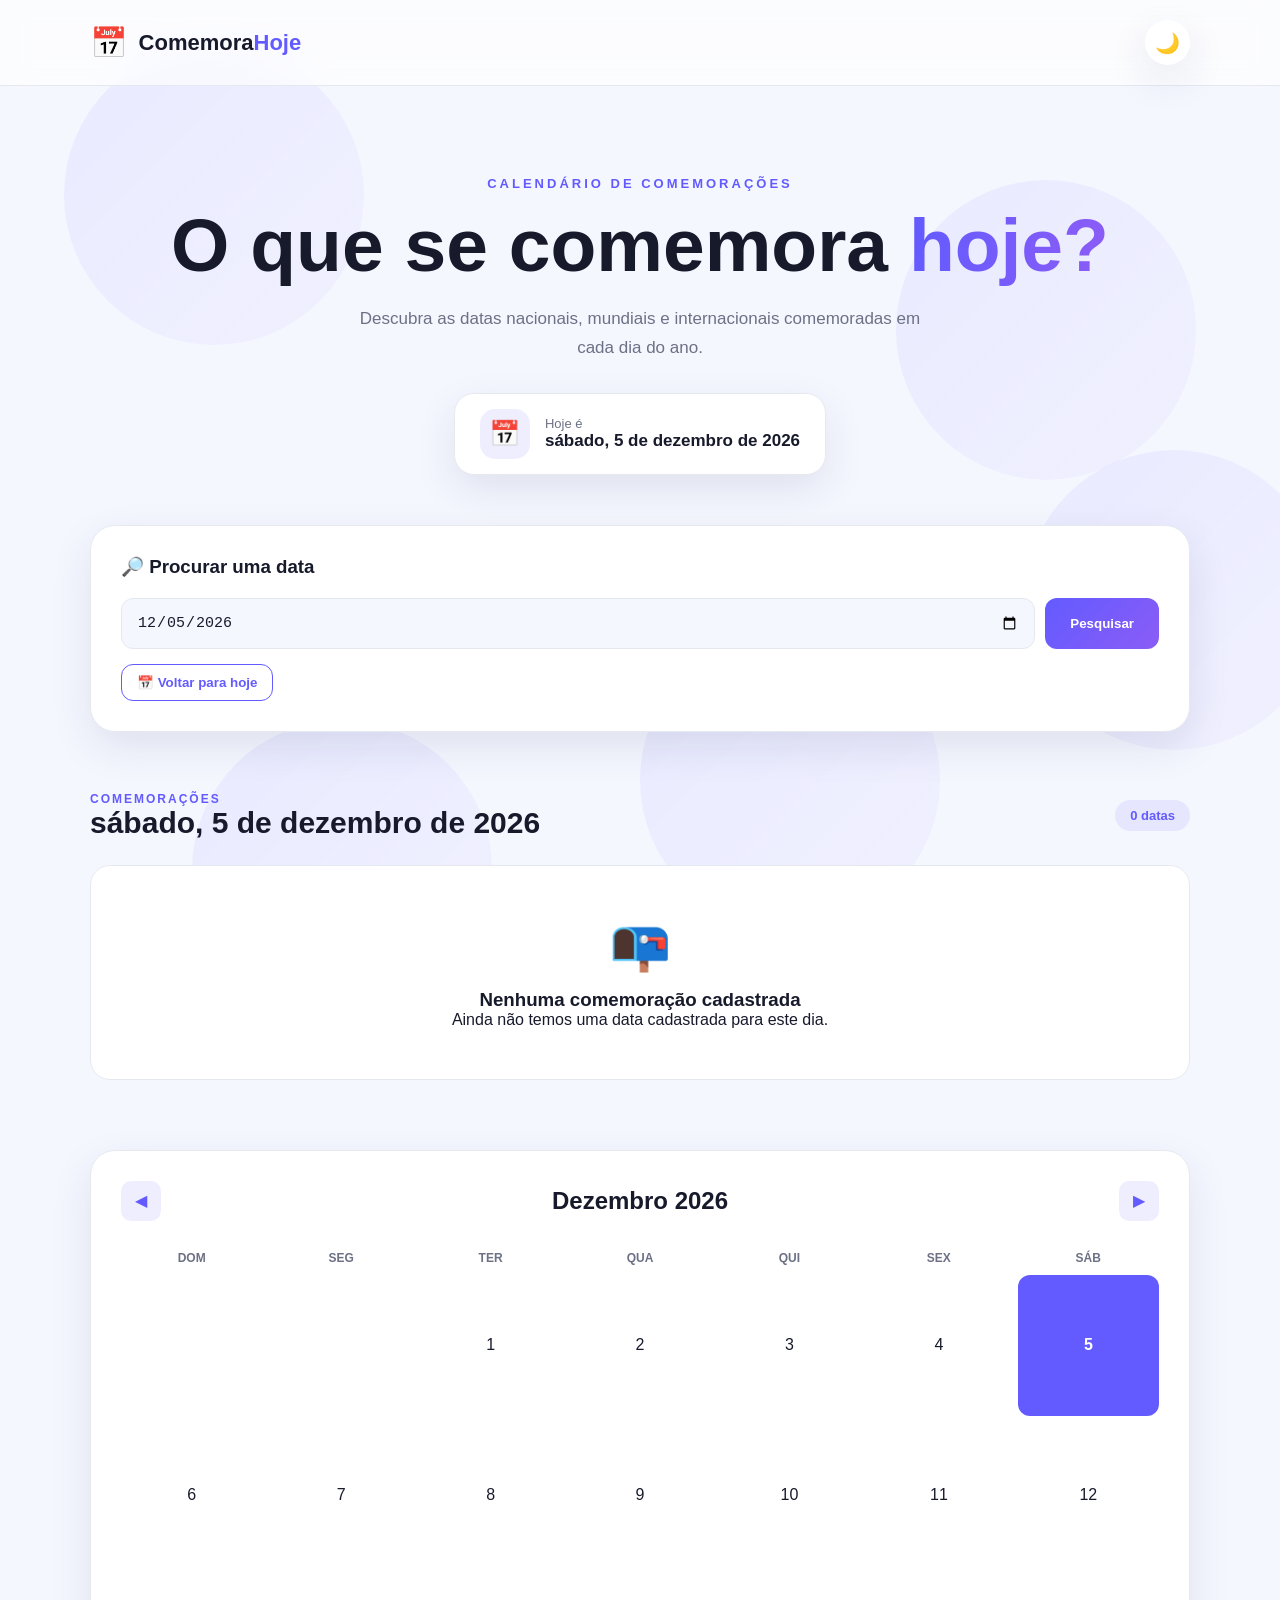
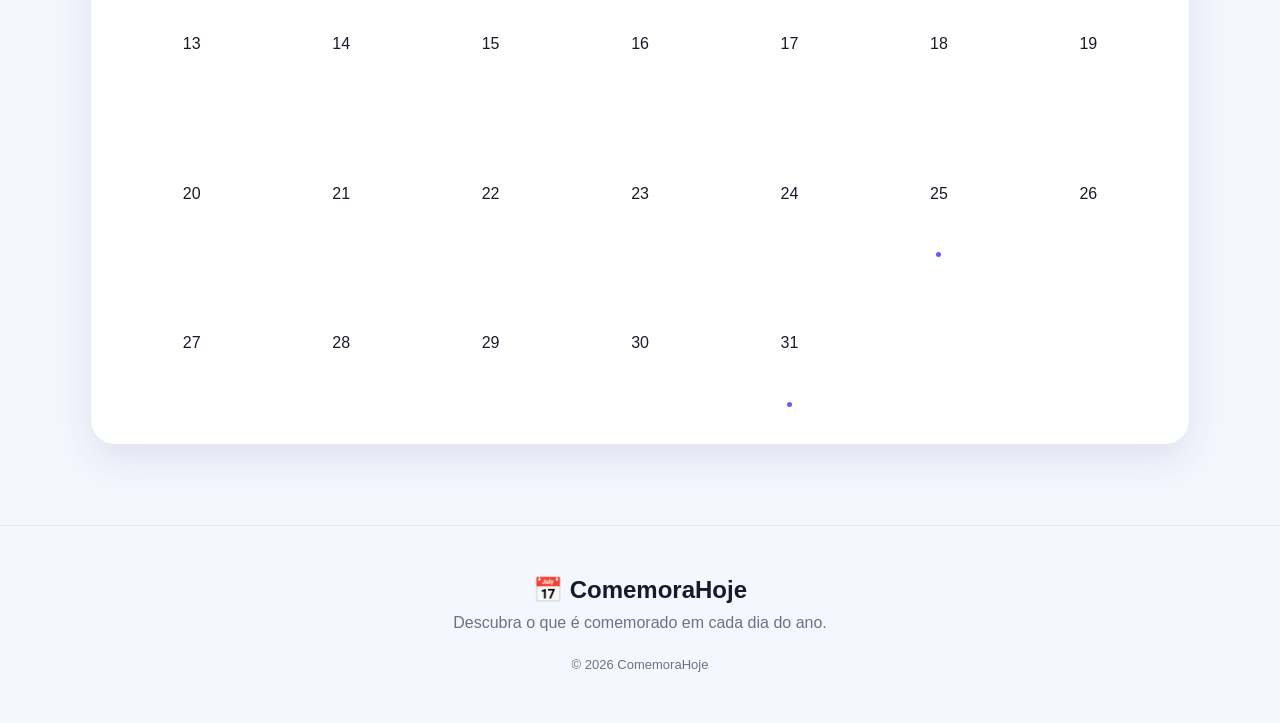
==== index.html @ 8f6be9f8 "Enhance index.html with meta tags and title update Updated the title and added meta tags for descrip" ====
<!DOCTYPE html>
<html lang="pt-BR">
<head>
    <meta charset="UTF-8">
    <meta name="viewport" content="width=device-width, initial-scale=1.0">
    <title>ComemoraHoje - O que se comemora hoje?</title>
    <meta name="description" content="Descubra o que se comemora hoje no Brasil e no mundo. Veja datas comemorativas, dias nacionais, mundiais e universais.">
    <meta name="keywords" content="ComemoraHoje, o que se comemora hoje, datas comemorativas, comemorações, dia mundial, dia nacional">
    <meta name="author" content="ComemoraHoje">

    <link rel="stylesheet" href="css/sim.css">
</head>

<body>

    <!-- Fundo animado -->
    <div class="background">
        <span></span>
        <span></span>
        <span></span>
        <span></span>
        <span></span>
    </div>

    <!-- CABEÇALHO -->
    <header>

        <div class="logo">
            <span>📅</span>
            <h1>Comemora<span>Hoje</span></h1>
        </div>

        <button id="temaBtn" class="tema-btn">
            🌙
        </button>

    </header>

    <!-- CONTEÚDO PRINCIPAL -->
    <main>

        <section class="hero">

            <p class="mini-titulo">CALENDÁRIO DE COMEMORAÇÕES</p>

            <h2>
                O que se comemora
                <span>hoje?</span>
            </h2>

            <p class="descricao">
                Descubra as datas nacionais, mundiais e internacionais
                comemoradas em cada dia do ano.
            </p>

            <div class="data-atual">
                <div class="icone-data">📅</div>

                <div>
                    <p>Hoje é</p>
                    <strong id="dataAtual">Carregando...</strong>
                </div>
            </div>

        </section>


        <!-- PESQUISA -->
        <section class="pesquisa">

            <h3>🔎 Procurar uma data</h3>

            <div class="pesquisa-box">

                <input
                    type="date"
                    id="dataPesquisa"
                >

                <button id="buscarBtn">
                    Pesquisar
                </button>

            </div>

            <button id="hojeBtn" class="hoje-btn">
                📅 Voltar para hoje
            </button>

        </section>


        <!-- RESULTADO -->
        <section class="resultado">

            <div class="titulo-secao">

                <div>
                    <p>COMEMORAÇÕES</p>
                    <h2 id="tituloData">
                        Hoje
                    </h2>
                </div>

                <span id="contador">
                    0 datas
                </span>

            </div>


            <div id="cards" class="cards">

                <!-- Os cards serão criados pelo JavaScript -->

            </div>

        </section>


        <!-- CALENDÁRIO -->
        <section class="calendario">

            <div class="calendario-header">

                <button id="mesAnterior">
                    ◀
                </button>

                <h2 id="mesAno">
                    Agosto 2026
                </h2>

                <button id="mesProximo">
                    ▶
                </button>

            </div>

            <div class="dias-semana">
                <span>DOM</span>
                <span>SEG</span>
                <span>TER</span>
                <span>QUA</span>
                <span>QUI</span>
                <span>SEX</span>
                <span>SÁB</span>
            </div>

            <div id="diasCalendario" class="dias-calendario"></div>

        </section>

    </main>


    <!-- RODAPÉ -->
    <footer>

        <h2>📅 ComemoraHoje</h2>

        <p>
            Descubra o que é comemorado em cada dia do ano.
        </p>

        <p class="copyright">
            © 2026 ComemoraHoje
        </p>

    </footer>


    <script src="teste.js"></script>

</body>
</html>
---- css/sim.css ----
/* =========================
   CONFIGURAÇÕES
========================= */

* {
    margin: 0;
    padding: 0;
    box-sizing: border-box;
}

:root {

    --fundo: #f5f7ff;
    --fundo-card: #ffffff;

    --texto: #171a2b;
    --texto-secundario: #6c7185;

    --principal: #635bff;
    --principal-2: #8b5cf6;

    --borda: #e6e8f0;

    --sombra:
        0 15px 40px rgba(30, 35, 90, 0.10);
}

body.dark {

    --fundo: #0d1020;
    --fundo-card: #171a2b;

    --texto: #ffffff;
    --texto-secundario: #aeb4c8;

    --borda: #292e43;

    --sombra:
        0 15px 40px rgba(0, 0, 0, 0.35);
}


body {

    font-family:
        Arial,
        Helvetica,
        sans-serif;

    background: var(--fundo);

    color: var(--texto);

    min-height: 100vh;

    transition:
        background 0.3s,
        color 0.3s;

    overflow-x: hidden;
}


/* =========================
   FUNDO ANIMADO
========================= */

.background {

    position: fixed;

    inset: 0;

    overflow: hidden;

    pointer-events: none;

    z-index: -1;
}

.background span {

    position: absolute;

    width: 300px;
    height: 300px;

    border-radius: 50%;

    background:
        linear-gradient(
            135deg,
            rgba(99, 91, 255, 0.08),
            rgba(139, 92, 246, 0.04)
        );

    animation:
        flutuar 12s infinite ease-in-out;
}

.background span:nth-child(1) {
    top: 5%;
    left: 5%;
}

.background span:nth-child(2) {
    top: 50%;
    left: 80%;
    animation-delay: 2s;
}

.background span:nth-child(3) {
    top: 80%;
    left: 15%;
    animation-delay: 4s;
}

.background span:nth-child(4) {
    top: 20%;
    left: 70%;
    animation-delay: 6s;
}

.background span:nth-child(5) {
    top: 70%;
    left: 50%;
    animation-delay: 8s;
}

@keyframes flutuar {

    0%, 100% {
        transform: translate(0, 0);
    }

    50% {
        transform: translate(
            40px,
            -50px
        );
    }
}


/* =========================
   HEADER
========================= */

header {

    width: 100%;

    padding:
        20px 7%;

    display: flex;

    align-items: center;

    justify-content: space-between;

    border-bottom:
        1px solid var(--borda);

    background:
        rgba(255,255,255,0.65);

    backdrop-filter:
        blur(15px);

    position: sticky;

    top: 0;

    z-index: 100;
}

body.dark header {

    background:
        rgba(13,16,32,0.75);
}


.logo {

    display: flex;

    align-items: center;

    gap: 12px;
}

.logo > span {

    font-size: 30px;
}

.logo h1 {

    font-size: 22px;
}

.logo h1 span {

    color: var(--principal);
}


.tema-btn {

    border: none;

    width: 45px;
    height: 45px;

    border-radius: 50%;

    background: var(--fundo-card);

    box-shadow: var(--sombra);

    cursor: pointer;

    font-size: 20px;

    transition: 0.3s;
}

.tema-btn:hover {

    transform:
        rotate(20deg)
        scale(1.1);
}


/* =========================
   MAIN
========================= */

main {

    width: min(
        1100px,
        90%
    );

    margin: auto;
}


/* =========================
   HERO
========================= */

.hero {

    text-align: center;

    padding:
        90px 0 50px;
}

.mini-titulo {

    color: var(--principal);

    font-weight: bold;

    font-size: 13px;

    letter-spacing: 3px;

    margin-bottom: 15px;
}

.hero h2 {

    font-size:
        clamp(40px, 7vw, 75px);

    line-height: 1.05;

    margin-bottom: 20px;
}

.hero h2 span {

    color: var(--principal);

    background:
        linear-gradient(
            90deg,
            var(--principal),
            var(--principal-2)
        );

    -webkit-background-clip: text;

    -webkit-text-fill-color:
        transparent;
}

.descricao {

    color: var(--texto-secundario);

    max-width: 600px;

    margin: auto;

    line-height: 1.7;

    font-size: 17px;
}


.data-atual {

    display: inline-flex;

    align-items: center;

    gap: 15px;

    margin-top: 30px;

    padding: 15px 25px;

    background:
        var(--fundo-card);

    border:
        1px solid var(--borda);

    border-radius: 20px;

    box-shadow: var(--sombra);

    text-align: left;
}

.icone-data {

    width: 50px;
    height: 50px;

    display: flex;

    align-items: center;
    justify-content: center;

    border-radius: 15px;

    background:
        rgba(99,91,255,0.1);

    font-size: 25px;
}

.data-atual p {

    color: var(--texto-secundario);

    font-size: 13px;
}

.data-atual strong {

    font-size: 17px;
}


/* =========================
   PESQUISA
========================= */

.pesquisa {

    background:
        var(--fundo-card);

    border:
        1px solid var(--borda);

    border-radius: 25px;

    padding: 30px;

    box-shadow: var(--sombra);

    margin-bottom: 60px;
}

.pesquisa h3 {

    margin-bottom: 20px;
}

.pesquisa-box {

    display: flex;

    gap: 10px;
}

.pesquisa input {

    flex: 1;

    padding: 15px;

    border:
        1px solid var(--borda);

    border-radius: 12px;

    background: var(--fundo);

    color: var(--texto);

    font-size: 15px;

    outline: none;
}

.pesquisa input:focus {

    border-color:
        var(--principal);
}

.pesquisa button {

    border: none;

    padding:
        0 25px;

    border-radius: 12px;

    background:
        linear-gradient(
            135deg,
            var(--principal),
            var(--principal-2)
        );

    color: white;

    font-weight: bold;

    cursor: pointer;

    transition: 0.3s;
}

.pesquisa button:hover {

    transform:
        translateY(-3px);

    box-shadow:
        0 10px 25px
        rgba(99,91,255,0.25);
}

.hoje-btn {

    margin-top: 15px;

    padding:
        10px 15px !important;

    background:
        transparent !important;

    color:
        var(--principal) !important;

    border:
        1px solid var(--principal) !important;
}


/* =========================
   RESULTADO
========================= */

.resultado {

    margin-bottom: 70px;
}

.titulo-secao {

    display: flex;

    justify-content: space-between;

    align-items: center;

    margin-bottom: 25px;
}

.titulo-secao p {

    color:
        var(--principal);

    font-size: 12px;

    font-weight: bold;

    letter-spacing: 2px;
}

.titulo-secao h2 {

    font-size: 30px;
}

#contador {

    background:
        rgba(99,91,255,0.1);

    color:
        var(--principal);

    padding:
        8px 15px;

    border-radius: 20px;

    font-size: 13px;

    font-weight: bold;
}


/* =========================
   CARDS
========================= */

.cards {

    display: grid;

    grid-template-columns:
        repeat(
            auto-fit,
            minmax(280px, 1fr)
        );

    gap: 20px;
}

.card {

    background:
        var(--fundo-card);

    border:
        1px solid var(--borda);

    border-radius: 22px;

    padding: 25px;

    box-shadow: var(--sombra);

    animation:
        aparecer 0.5s ease forwards;

    transition:
        0.3s;
}

.card:hover {

    transform:
        translateY(-8px);

    border-color:
        var(--principal);
}

@keyframes aparecer {

    from {
        opacity: 0;
        transform: translateY(20px);
    }

    to {
        opacity: 1;
        transform: translateY(0);
    }
}

.card-topo {

    display: flex;

    justify-content: space-between;

    align-items: center;

    margin-bottom: 20px;
}

.card-emoji {

    width: 55px;
    height: 55px;

    display: flex;

    justify-content: center;
    align-items: center;

    background:
        rgba(99,91,255,0.1);

    border-radius: 16px;

    font-size: 27px;
}

.tipo {

    padding:
        6px 10px;

    border-radius: 10px;

    font-size: 11px;

    font-weight: bold;
}

.tipo.nacional {

    color: #b45309;

    background:
        #fef3c7;
}

.tipo.mundial {

    color: #0369a1;

    background:
        #e0f2fe;
}

.tipo.internacional {

    color: #7c3aed;

    background:
        #ede9fe;
}

.card h3 {

    margin-bottom: 10px;

    font-size: 20px;
}

.card p {

    color:
        var(--texto-secundario);

    line-height: 1.6;

    font-size: 14px;
}


/* =========================
   SEM COMEMORAÇÕES
========================= */

.sem-resultados {

    text-align: center;

    padding: 50px;

    background:
        var(--fundo-card);

    border:
        1px solid var(--borda);

    border-radius: 20px;
}

.sem-resultados div {

    font-size: 50px;

    margin-bottom: 15px;
}


/* =========================
   CALENDÁRIO
========================= */

.calendario {

    background:
        var(--fundo-card);

    border:
        1px solid var(--borda);

    border-radius: 25px;

    padding: 30px;

    box-shadow: var(--sombra);

    margin-bottom: 80px;
}

.calendario-header {

    display: flex;

    align-items: center;

    justify-content: space-between;

    margin-bottom: 30px;
}

.calendario-header button {

    width: 40px;
    height: 40px;

    border: none;

    border-radius: 10px;

    background:
        rgba(99,91,255,0.1);

    color:
        var(--principal);

    cursor: pointer;

    font-size: 16px;
}

.dias-semana,
.dias-calendario {

    display: grid;

    grid-template-columns:
        repeat(7, 1fr);

    gap: 8px;
}

.dias-semana {

    margin-bottom: 10px;
}

.dias-semana span {

    text-align: center;

    color:
        var(--texto-secundario);

    font-size: 12px;

    font-weight: bold;
}

.dia {

    aspect-ratio: 1;

    display: flex;

    justify-content: center;

    align-items: center;

    border-radius: 12px;

    cursor: pointer;

    transition: 0.2s;

    position: relative;
}

.dia:hover {

    background:
        rgba(99,91,255,0.1);

    color:
        var(--principal);
}

.dia.hoje {

    background:
        var(--principal);

    color: white;

    font-weight: bold;
}

.dia.tem-comemoracao::after {

    content: "";

    width: 5px;
    height: 5px;

    background:
        var(--principal);

    border-radius: 50%;

    position: absolute;

    bottom: 7px;
}

.dia.hoje.tem-comemoracao::after {

    background: white;
}


/* =========================
   FOOTER
========================= */

footer {

    text-align: center;

    padding:
        50px 20px;

    border-top:
        1px solid var(--borda);
}

footer h2 {

    margin-bottom: 10px;
}

footer p {

    color:
        var(--texto-secundario);
}

.copyright {

    margin-top: 25px;

    font-size: 13px;
}


/* =========================
   RESPONSIVO
========================= */

@media (max-width: 600px) {

    header {

        padding:
            15px 5%;
    }

    main {

        width: 90%;
    }

    .hero {

        padding-top: 60px;
    }

    .pesquisa-box {

        flex-direction: column;
    }

    .pesquisa button {

        padding: 15px !important;
    }

    .titulo-secao {

        align-items: flex-start;

        gap: 15px;
    }

    .calendario {

        padding: 15px;
    }

    .dia {

        font-size: 13px;
    }
}
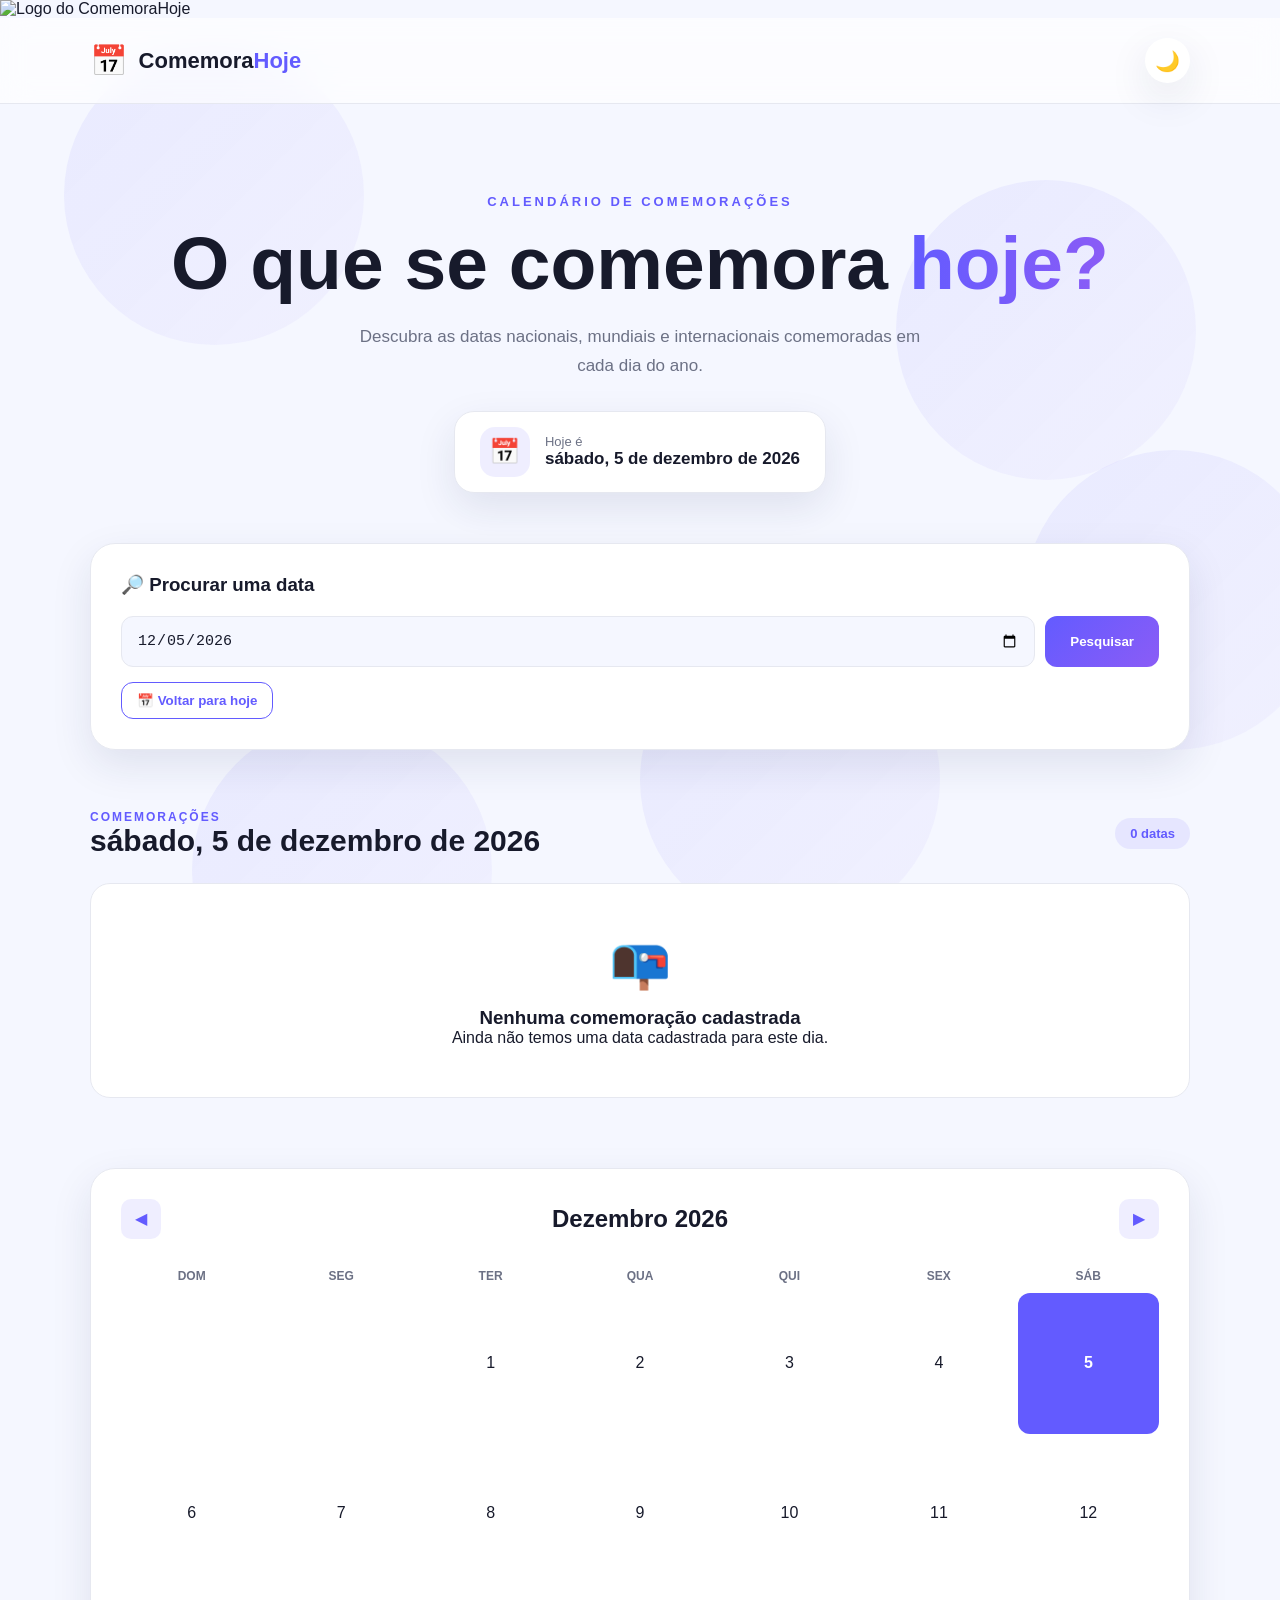
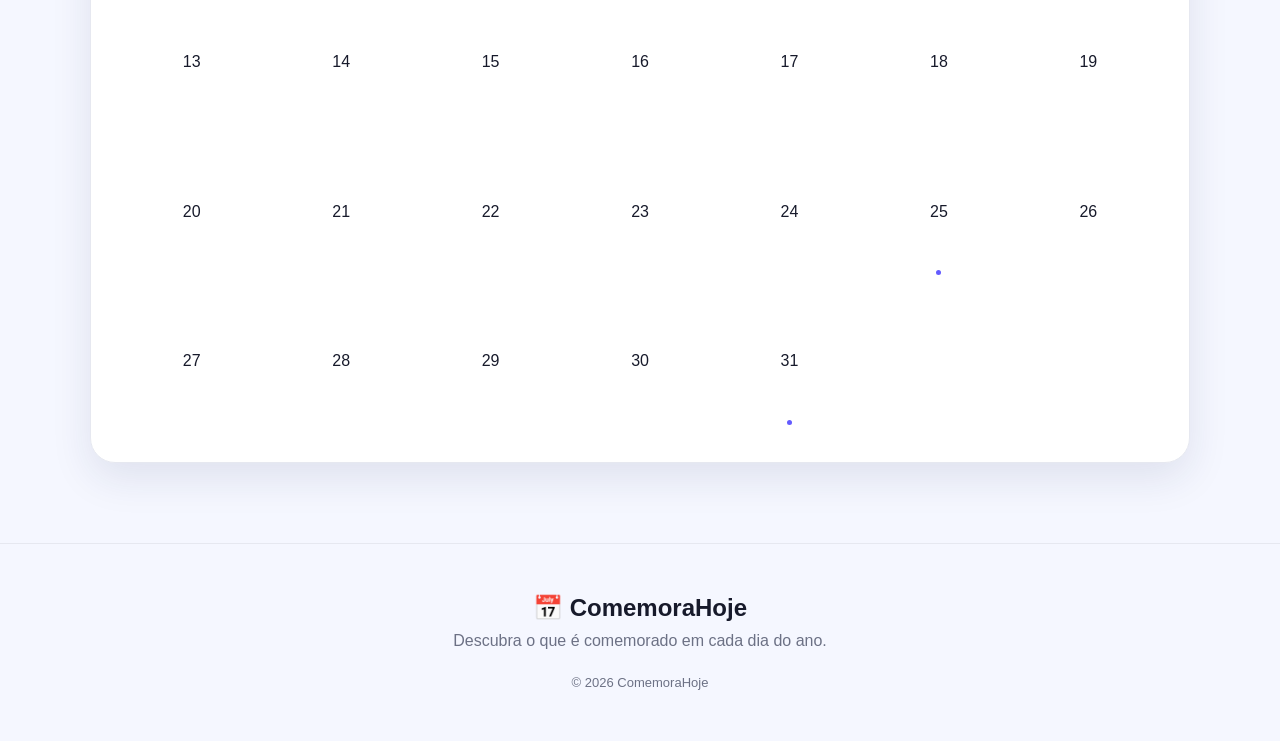
==== commit eb46c3da: "sim" ====
--- a/index.html
+++ b/index.html
@@ -1,178 +1,190 @@
-
-<!DOCTYPE html>
-<html lang="pt-BR">
-<head>
-    <meta charset="UTF-8">
-    <meta name="viewport" content="width=device-width, initial-scale=1.0">
-    <title>ComemoraHoje - O que se comemora hoje?</title>
-    <meta name="description" content="Descubra o que se comemora hoje no Brasil e no mundo. Veja datas comemorativas, dias nacionais, mundiais e universais.">
-    <meta name="keywords" content="ComemoraHoje, o que se comemora hoje, datas comemorativas, comemorações, dia mundial, dia nacional">
-    <meta name="author" content="ComemoraHoje">
-
-    <link rel="stylesheet" href="css/sim.css">
-</head>
-
-<body>
-
-    <!-- Fundo animado -->
-    <div class="background">
-        <span></span>
-        <span></span>
-        <span></span>
-        <span></span>
-        <span></span>
-    </div>
-
-    <!-- CABEÇALHO -->
-    <header>
-
-        <div class="logo">
-            <span>📅</span>
-            <h1>Comemora<span>Hoje</span></h1>
-        </div>
-
-        <button id="temaBtn" class="tema-btn">
-            🌙
-        </button>
-
-    </header>
-
-    <!-- CONTEÚDO PRINCIPAL -->
-    <main>
-
-        <section class="hero">
-
-            <p class="mini-titulo">CALENDÁRIO DE COMEMORAÇÕES</p>
-
-            <h2>
-                O que se comemora
-                <span>hoje?</span>
-            </h2>
-
-            <p class="descricao">
-                Descubra as datas nacionais, mundiais e internacionais
-                comemoradas em cada dia do ano.
-            </p>
-
-            <div class="data-atual">
-                <div class="icone-data">📅</div>
-
-                <div>
-                    <p>Hoje é</p>
-                    <strong id="dataAtual">Carregando...</strong>
-                </div>
-            </div>
-
-        </section>
-
-
-        <!-- PESQUISA -->
-        <section class="pesquisa">
-
-            <h3>🔎 Procurar uma data</h3>
-
-            <div class="pesquisa-box">
-
-                <input
-                    type="date"
-                    id="dataPesquisa"
-                >
-
-                <button id="buscarBtn">
-                    Pesquisar
-                </button>
-
-            </div>
-
-            <button id="hojeBtn" class="hoje-btn">
-                📅 Voltar para hoje
-            </button>
-
-        </section>
-
-
-        <!-- RESULTADO -->
-        <section class="resultado">
-
-            <div class="titulo-secao">
-
-                <div>
-                    <p>COMEMORAÇÕES</p>
-                    <h2 id="tituloData">
-                        Hoje
-                    </h2>
-                </div>
-
-                <span id="contador">
-                    0 datas
-                </span>
-
-            </div>
-
-
-            <div id="cards" class="cards">
-
-                <!-- Os cards serão criados pelo JavaScript -->
-
-            </div>
-
-        </section>
-
-
-        <!-- CALENDÁRIO -->
-        <section class="calendario">
-
-            <div class="calendario-header">
-
-                <button id="mesAnterior">
-                    ◀
-                </button>
-
-                <h2 id="mesAno">
-                    Agosto 2026
-                </h2>
-
-                <button id="mesProximo">
-                    ▶
-                </button>
-
-            </div>
-
-            <div class="dias-semana">
-                <span>DOM</span>
-                <span>SEG</span>
-                <span>TER</span>
-                <span>QUA</span>
-                <span>QUI</span>
-                <span>SEX</span>
-                <span>SÁB</span>
-            </div>
-
-            <div id="diasCalendario" class="dias-calendario"></div>
-
-        </section>
-
-    </main>
-
-
-    <!-- RODAPÉ -->
-    <footer>
-
-        <h2>📅 ComemoraHoje</h2>
-
-        <p>
-            Descubra o que é comemorado em cada dia do ano.
-        </p>
-
-        <p class="copyright">
-            © 2026 ComemoraHoje
-        </p>
-
-    </footer>
-
-
-    <script src="teste.js"></script>
-
-</body>
-</html>
-
+
+<!DOCTYPE html>
+<html lang="pt-BR">
+<head>
+    <meta charset="UTF-8">
+    <img src="imag/logo.ComemoraHoje.png" alt="Logo do ComemoraHoje">
+    <meta name="viewport" content="width=device-width, initial-scale=1.0">
+    <title>ComemoraHoje - O que se comemora hoje?</title>
+    <meta name="description" content="Descubra o que se comemora hoje no Brasil e no mundo. Veja datas comemorativas, dias nacionais, mundiais e universais.">
+    <meta name="keywords" content="ComemoraHoje, o que se comemora hoje, datas comemorativas, comemorações, dia mundial, dia nacional">
+    <meta name="author" content="ComemoraHoje">
+
+    <link rel="stylesheet" href="css/sim.css">
+    <script type="application/ld+json">
+{
+  "@context": "https://schema.org",
+  "@type": "WebSite",
+  "name": "ComemoraHoje",
+  "alternateName": "Comemora Hoje",
+  "url": "https://udsongab123-hue.github.io/teste/"
+}
+</script>
+    
+</head>
+
+<body>
+
+    <!-- Fundo animado -->
+    <div class="background">
+        <span></span>
+        <span></span>
+        <span></span>
+        <span></span>
+        <span></span>
+    </div>
+
+    <!-- CABEÇALHO -->
+    <header>
+
+        <div class="logo">
+            <span>📅</span>
+            <h1>Comemora<span>Hoje</span></h1>
+        </div>
+
+        <button id="temaBtn" class="tema-btn">
+            🌙
+        </button>
+
+    </header>
+
+    <!-- CONTEÚDO PRINCIPAL -->
+    <main>
+
+        <section class="hero">
+
+            <p class="mini-titulo">CALENDÁRIO DE COMEMORAÇÕES</p>
+
+            <h2>
+                O que se comemora
+                <span>hoje?</span>
+            </h2>
+
+            <p class="descricao">
+                Descubra as datas nacionais, mundiais e internacionais
+                comemoradas em cada dia do ano.
+            </p>
+
+            <div class="data-atual">
+                <div class="icone-data">📅</div>
+
+                <div>
+                    <p>Hoje é</p>
+                    <strong id="dataAtual">Carregando...</strong>
+                </div>
+            </div>
+
+        </section>
+
+
+        <!-- PESQUISA -->
+        <section class="pesquisa">
+
+            <h3>🔎 Procurar uma data</h3>
+
+            <div class="pesquisa-box">
+
+                <input
+                    type="date"
+                    id="dataPesquisa"
+                >
+
+                <button id="buscarBtn">
+                    Pesquisar
+                </button>
+
+            </div>
+
+            <button id="hojeBtn" class="hoje-btn">
+                📅 Voltar para hoje
+            </button>
+
+        </section>
+
+
+        <!-- RESULTADO -->
+        <section class="resultado">
+
+            <div class="titulo-secao">
+
+                <div>
+                    <p>COMEMORAÇÕES</p>
+                    <h2 id="tituloData">
+                        Hoje
+                    </h2>
+                </div>
+
+                <span id="contador">
+                    0 datas
+                </span>
+
+            </div>
+
+
+            <div id="cards" class="cards">
+
+                <!-- Os cards serão criados pelo JavaScript -->
+
+            </div>
+
+        </section>
+
+
+        <!-- CALENDÁRIO -->
+        <section class="calendario">
+
+            <div class="calendario-header">
+
+                <button id="mesAnterior">
+                    ◀
+                </button>
+
+                <h2 id="mesAno">
+                    Agosto 2026
+                </h2>
+
+                <button id="mesProximo">
+                    ▶
+                </button>
+
+            </div>
+
+            <div class="dias-semana">
+                <span>DOM</span>
+                <span>SEG</span>
+                <span>TER</span>
+                <span>QUA</span>
+                <span>QUI</span>
+                <span>SEX</span>
+                <span>SÁB</span>
+            </div>
+
+            <div id="diasCalendario" class="dias-calendario"></div>
+
+        </section>
+
+    </main>
+
+
+    <!-- RODAPÉ -->
+    <footer>
+
+        <h2>📅 ComemoraHoje</h2>
+
+        <p>
+            Descubra o que é comemorado em cada dia do ano.
+        </p>
+
+        <p class="copyright">
+            © 2026 ComemoraHoje
+        </p>
+
+    </footer>
+
+
+    <script src="teste.js"></script>
+    
+
+</body>
+</html>
+
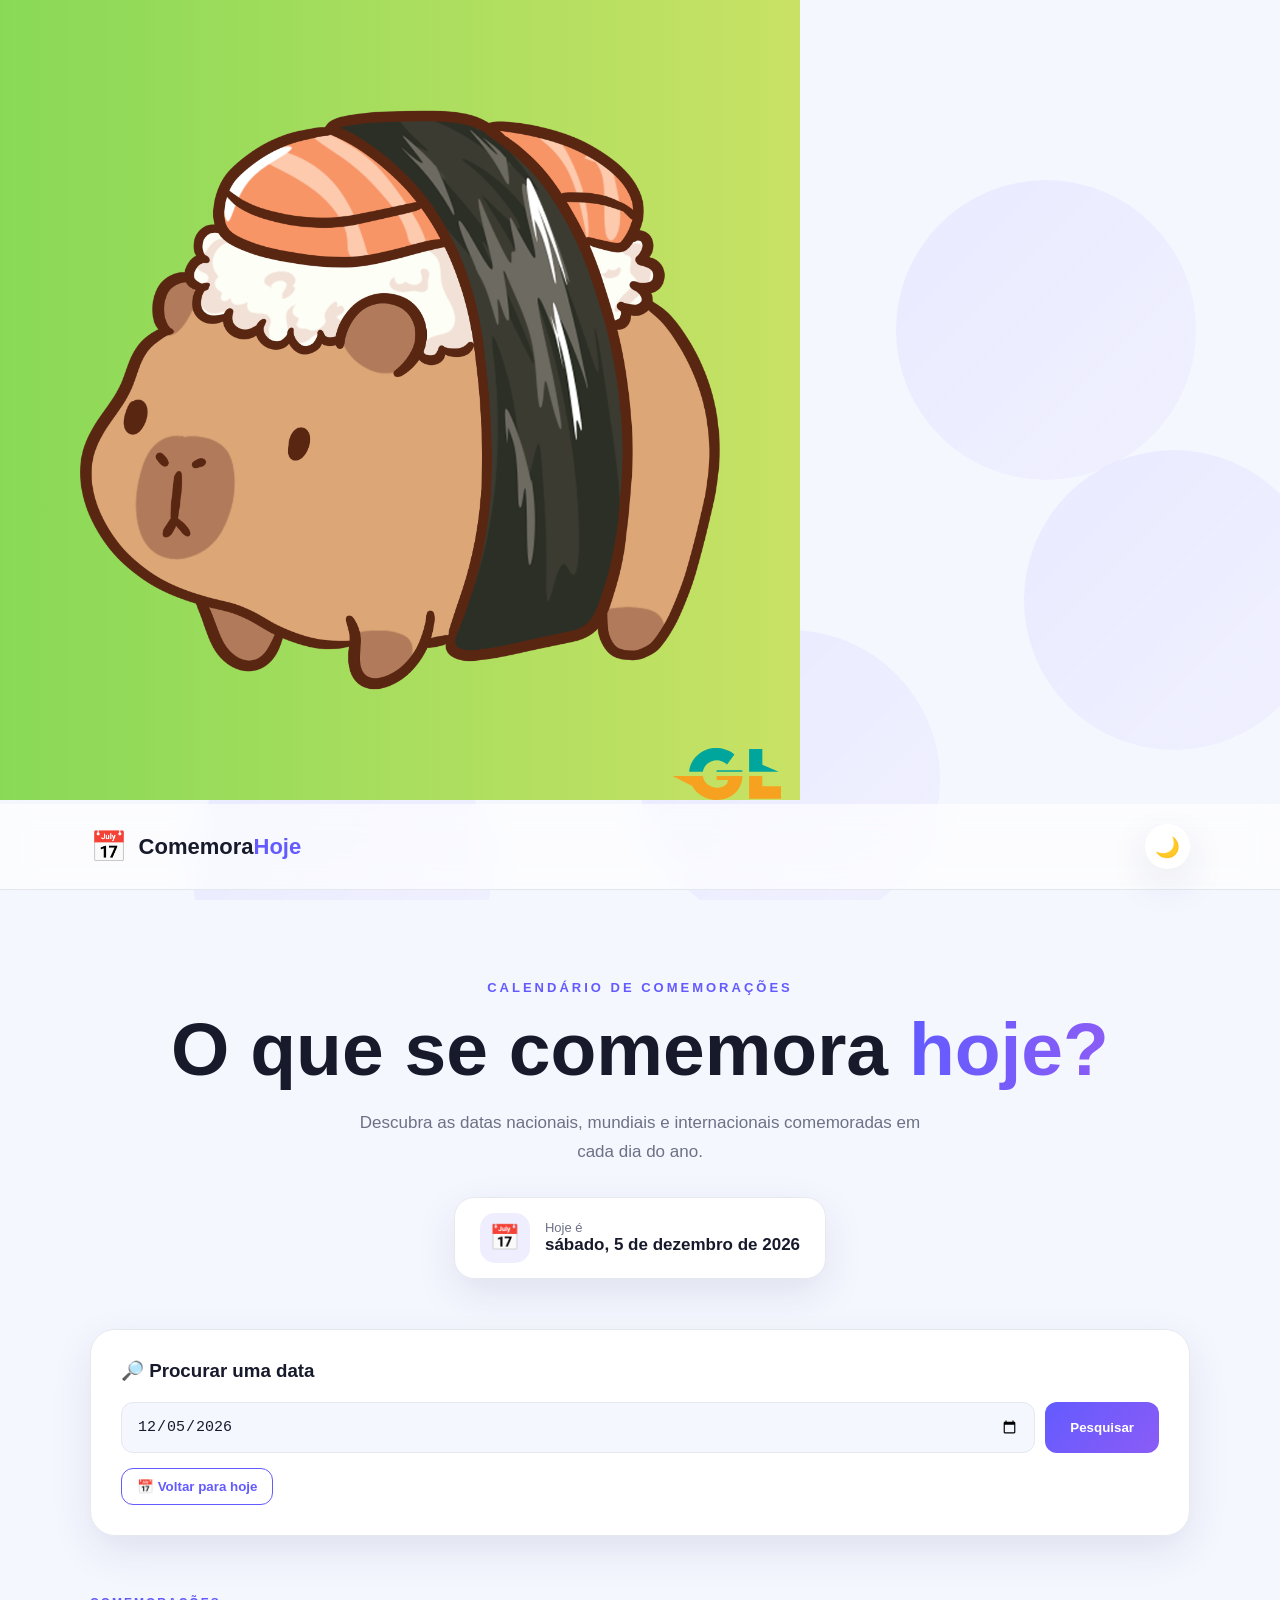
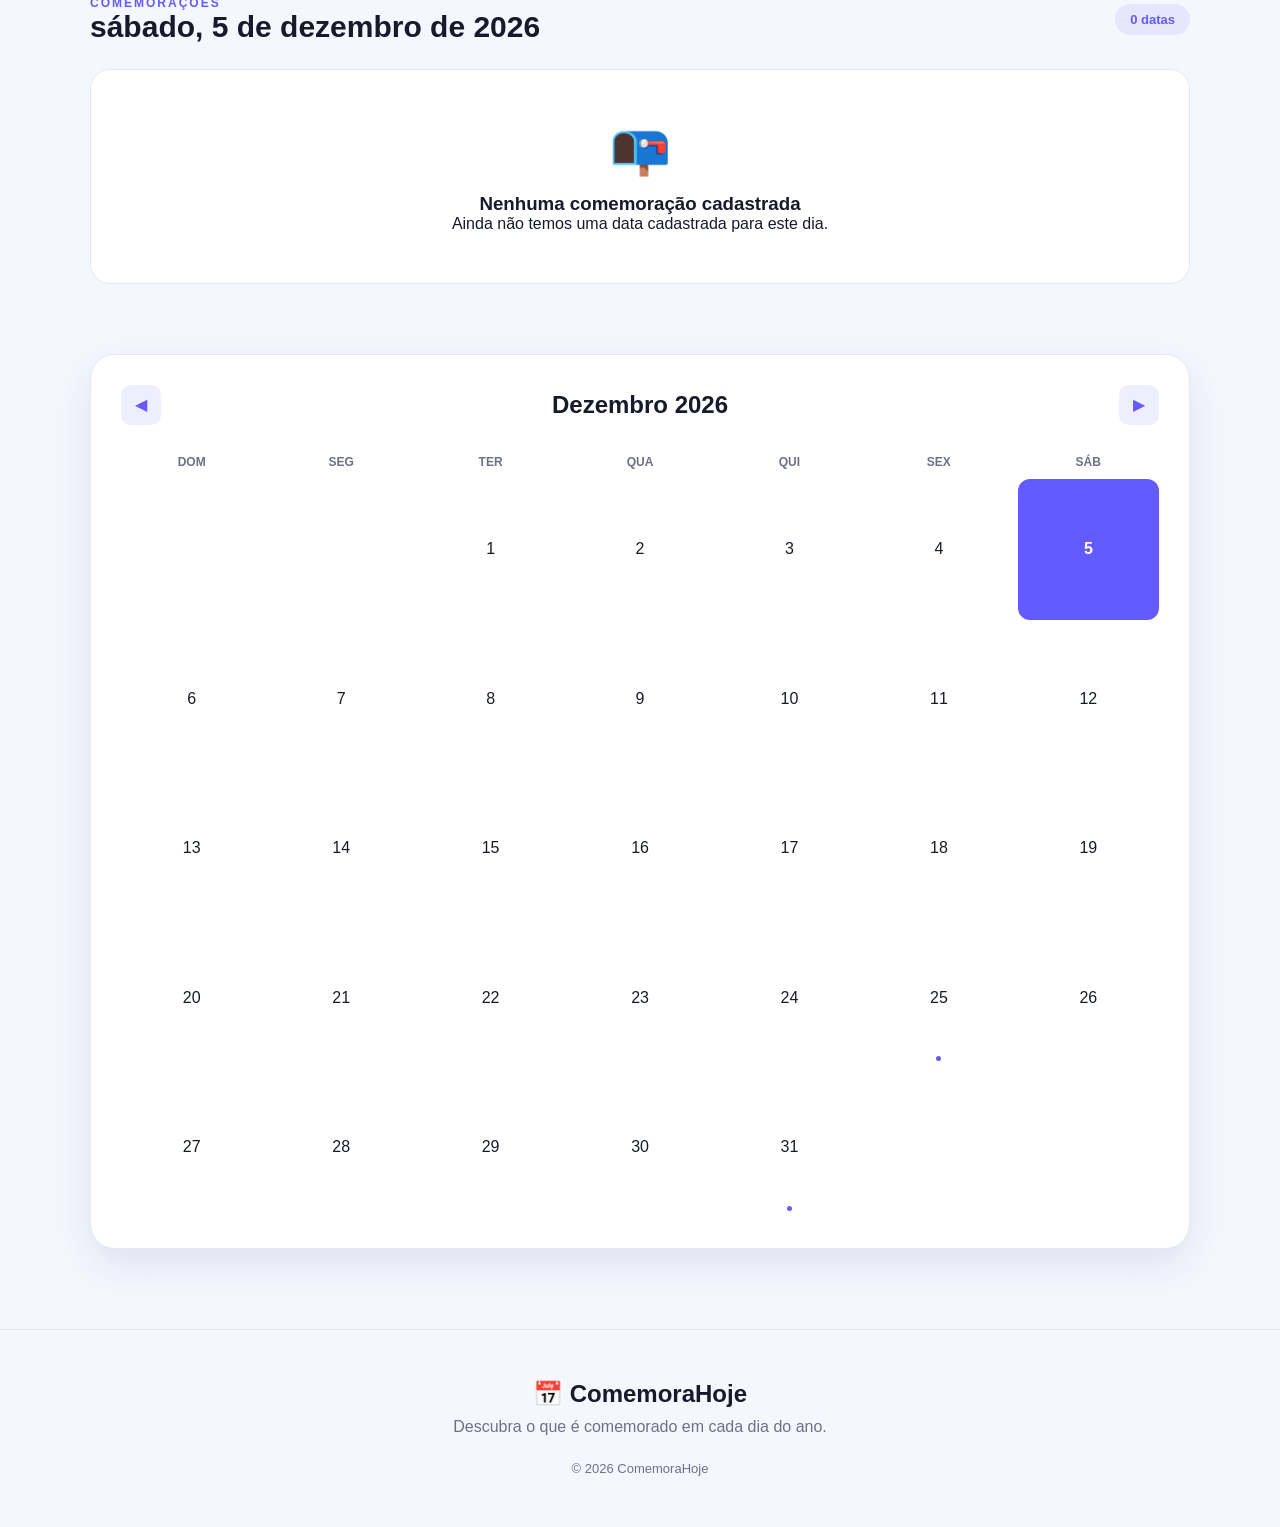
==== commit b7953ca5: "Update index.html" ====
--- a/index.html
+++ b/index.html
@@ -3,7 +3,7 @@
 <html lang="pt-BR">
 <head>
     <meta charset="UTF-8">
-    <img src="imag/logo.ComemoraHoje.png" alt="Logo do ComemoraHoje">
+    <img src="img/logo.Comemorahoje.png" alt="Logo do ComemoraHoje">
     <meta name="viewport" content="width=device-width, initial-scale=1.0">
     <title>ComemoraHoje - O que se comemora hoje?</title>
     <meta name="description" content="Descubra o que se comemora hoje no Brasil e no mundo. Veja datas comemorativas, dias nacionais, mundiais e universais.">
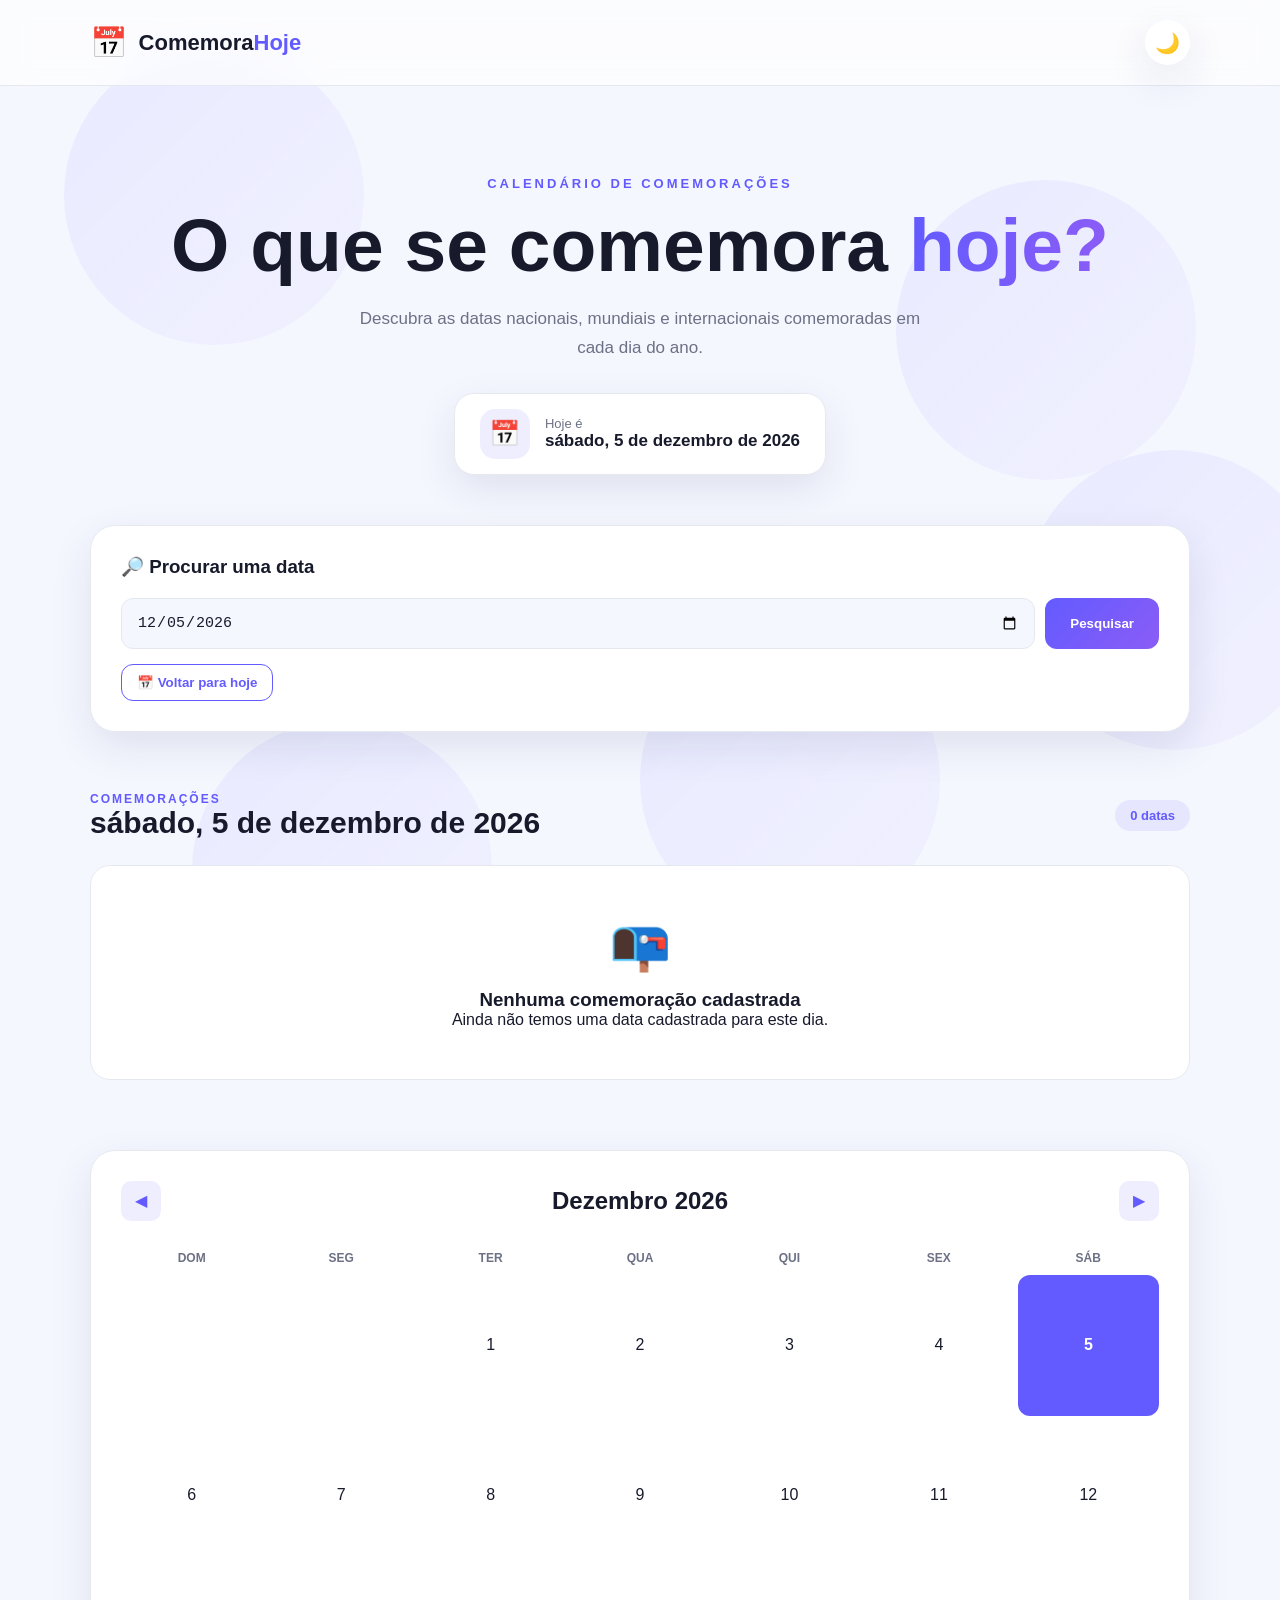
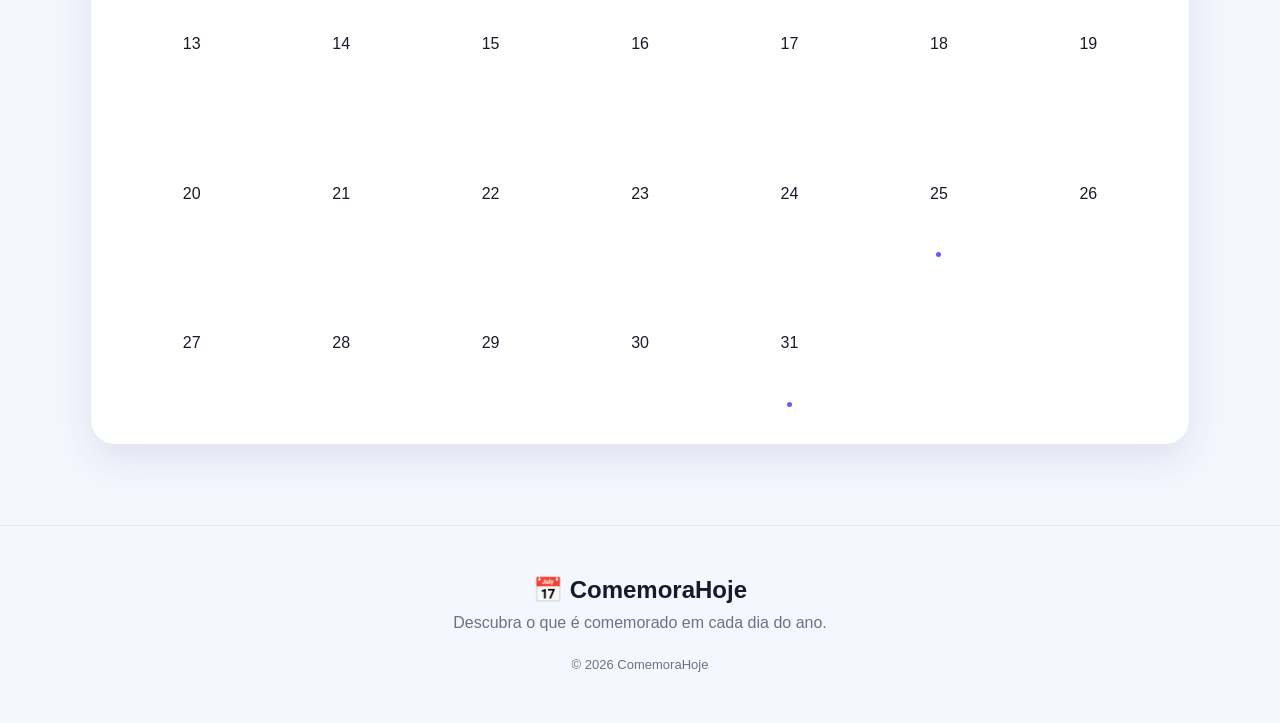
==== commit a7a8bb75: "ataaa" ====
--- a/index.html
+++ b/index.html
@@ -3,7 +3,7 @@
 <html lang="pt-BR">
 <head>
     <meta charset="UTF-8">
-    <img src="img/logo.Comemorahoje.png" alt="Logo do ComemoraHoje">
+    <link rel="icon" href="img/logo.Comemorahoje.png">
     <meta name="viewport" content="width=device-width, initial-scale=1.0">
     <title>ComemoraHoje - O que se comemora hoje?</title>
     <meta name="description" content="Descubra o que se comemora hoje no Brasil e no mundo. Veja datas comemorativas, dias nacionais, mundiais e universais.">
